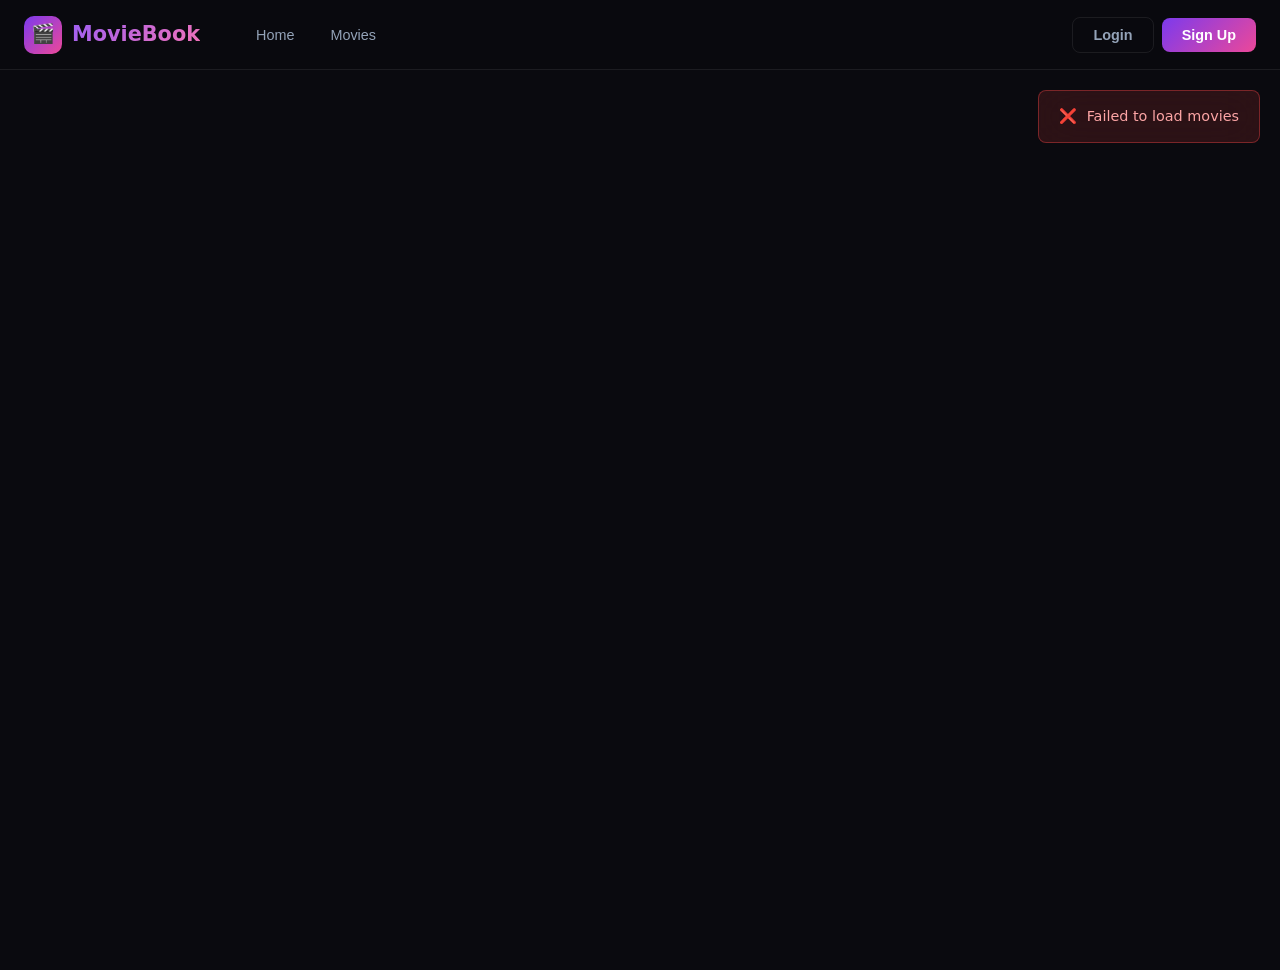
==== frontend/index.html @ 8b2f5788 "Initial commit" ====
<!DOCTYPE html>
<html lang="en">
<head>
  <meta charset="UTF-8">
  <meta name="viewport" content="width=device-width, initial-scale=1.0">
  <title>MovieBook — Cinema Ticket Booking</title>
  <meta name="description" content="Book movie tickets online at the best cinemas near you.">
  <link rel="icon" href="data:image/svg+xml,<svg xmlns='http://www.w3.org/2000/svg' viewBox='0 0 100 100'><text y='.9em' font-size='90'>🎬</text></svg>">
  <link rel="stylesheet" href="css/styles.css">
</head>
<body>

<!-- Loading overlay -->
<div id="loading-overlay">
  <div style="text-align:center">
    <div class="loader-ring" style="margin:0 auto 16px"></div>
    <div style="font-size:1.1rem;font-weight:700;background:linear-gradient(135deg,#9d5ff5,#f472b6);-webkit-background-clip:text;-webkit-text-fill-color:transparent;background-clip:text">MovieBook</div>
  </div>
</div>

<!-- Toast container -->
<div id="toast-container"></div>

<!-- Navbar -->
<header id="navbar"></header>

<!-- Main SPA container -->
<main id="app"></main>

<!-- Scripts -->
<script src="js/config.js"></script>
<script src="js/app.js"></script>

</body>
</html>
---- frontend/css/styles.css ----
/* ═══════════════════════════════════════════════════════════════
   styles.css — MovieBook Customer Frontend
   Theme: Dark cinema aesthetic with glassmorphism
   Colors: bg=#0a0a0f | primary=#7c3aed | secondary=#ec4899
   ═══════════════════════════════════════════════════════════════ */

/* ── Reset & Base ─────────────────────────────────────────────── */
*, *::before, *::after { box-sizing: border-box; margin: 0; padding: 0; }

:root {
  --bg: #0a0a0f;
  --bg-2: #12121a;
  --bg-3: #1a1a28;
  --primary: #7c3aed;
  --primary-light: #9d5ff5;
  --primary-dark: #5b21b6;
  --secondary: #ec4899;
  --secondary-light: #f472b6;
  --text: #e2e8f0;
  --text-muted: #94a3b8;
  --text-dim: #64748b;
  --glass: rgba(255,255,255,0.04);
  --glass-border: rgba(255,255,255,0.08);
  --glass-hover: rgba(255,255,255,0.08);
  --success: #10b981;
  --warning: #f59e0b;
  --error: #ef4444;
  --gold: #fbbf24;
  --radius: 16px;
  --radius-sm: 8px;
  --radius-lg: 24px;
  --shadow: 0 8px 32px rgba(0,0,0,0.4);
  --shadow-glow: 0 0 30px rgba(124,58,237,0.3);
  --transition: 0.3s cubic-bezier(0.4, 0, 0.2, 1);
}

html { scroll-behavior: smooth; }

body {
  background: var(--bg);
  color: var(--text);
  font-family: 'Segoe UI', system-ui, -apple-system, sans-serif;
  line-height: 1.6;
  min-height: 100vh;
  overflow-x: hidden;
}

/* Scrollbar */
::-webkit-scrollbar { width: 6px; }
::-webkit-scrollbar-track { background: var(--bg-2); }
::-webkit-scrollbar-thumb { background: var(--primary); border-radius: 3px; }

/* ── Loading Overlay ──────────────────────────────────────────── */
#loading-overlay {
  position: fixed;
  inset: 0;
  background: var(--bg);
  display: flex;
  align-items: center;
  justify-content: center;
  z-index: 9999;
  transition: opacity 0.5s, visibility 0.5s;
}
#loading-overlay.hidden { opacity: 0; visibility: hidden; pointer-events: none; }

.loader-ring {
  width: 60px; height: 60px;
  border: 3px solid var(--glass-border);
  border-top-color: var(--primary);
  border-right-color: var(--secondary);
  border-radius: 50%;
  animation: spin 0.8s linear infinite;
}
@keyframes spin { to { transform: rotate(360deg); } }

/* ── Toast Notifications ──────────────────────────────────────── */
#toast-container {
  position: fixed;
  top: 90px; right: 20px;
  z-index: 10000;
  display: flex;
  flex-direction: column;
  gap: 10px;
  pointer-events: none;
}

.toast {
  padding: 14px 20px;
  border-radius: var(--radius-sm);
  backdrop-filter: blur(20px);
  border: 1px solid var(--glass-border);
  font-size: 0.9rem;
  font-weight: 500;
  max-width: 340px;
  pointer-events: all;
  animation: slideIn 0.3s ease forwards;
  display: flex;
  align-items: center;
  gap: 10px;
}
.toast.success { background: rgba(16,185,129,0.15); border-color: rgba(16,185,129,0.4); color: #6ee7b7; }
.toast.error   { background: rgba(239,68,68,0.15);  border-color: rgba(239,68,68,0.4);  color: #fca5a5; }
.toast.info    { background: rgba(124,58,237,0.15); border-color: rgba(124,58,237,0.4); color: #c4b5fd; }
.toast.warning { background: rgba(245,158,11,0.15); border-color: rgba(245,158,11,0.4); color: #fde68a; }
.toast.fadeOut { animation: fadeOut 0.3s ease forwards; }

@keyframes slideIn  { from { transform: translateX(120%); opacity: 0; } to { transform: translateX(0); opacity: 1; } }
@keyframes fadeOut  { to   { transform: translateX(120%); opacity: 0; } }

/* ── Navbar ───────────────────────────────────────────────────── */
#navbar {
  position: fixed;
  top: 0; left: 0; right: 0;
  z-index: 1000;
  height: 70px;
  background: rgba(10,10,15,0.85);
  backdrop-filter: blur(20px);
  border-bottom: 1px solid var(--glass-border);
  display: flex;
  align-items: center;
  padding: 0 24px;
  gap: 20px;
}

.nav-brand {
  display: flex;
  align-items: center;
  gap: 10px;
  text-decoration: none;
  cursor: pointer;
}
.nav-brand-icon {
  width: 38px; height: 38px;
  background: linear-gradient(135deg, var(--primary), var(--secondary));
  border-radius: 10px;
  display: flex;
  align-items: center;
  justify-content: center;
  font-size: 1.2rem;
}
.nav-brand-text {
  font-size: 1.3rem;
  font-weight: 700;
  background: linear-gradient(135deg, var(--primary-light), var(--secondary-light));
  -webkit-background-clip: text;
  -webkit-text-fill-color: transparent;
  background-clip: text;
}

.nav-links {
  display: flex;
  align-items: center;
  gap: 4px;
  margin-left: 20px;
}
.nav-link {
  padding: 8px 16px;
  border-radius: var(--radius-sm);
  color: var(--text-muted);
  text-decoration: none;
  font-size: 0.9rem;
  font-weight: 500;
  cursor: pointer;
  transition: var(--transition);
  border: none;
  background: none;
}
.nav-link:hover, .nav-link.active {
  color: var(--text);
  background: var(--glass);
}

.nav-spacer { flex: 1; }

.nav-actions { display: flex; align-items: center; gap: 8px; }

.nav-btn {
  padding: 9px 20px;
  border-radius: var(--radius-sm);
  font-size: 0.9rem;
  font-weight: 600;
  cursor: pointer;
  transition: var(--transition);
  border: none;
  text-decoration: none;
}
.nav-btn-outline {
  background: transparent;
  border: 1px solid var(--glass-border);
  color: var(--text-muted);
}
.nav-btn-outline:hover { border-color: var(--primary); color: var(--primary-light); }
.nav-btn-primary {
  background: linear-gradient(135deg, var(--primary), var(--secondary));
  color: white;
}
.nav-btn-primary:hover { opacity: 0.9; transform: translateY(-1px); }

.nav-user {
  display: flex;
  align-items: center;
  gap: 10px;
  padding: 6px 12px;
  border-radius: var(--radius-sm);
  background: var(--glass);
  border: 1px solid var(--glass-border);
}
.nav-avatar {
  width: 32px; height: 32px;
  border-radius: 50%;
  background: linear-gradient(135deg, var(--primary), var(--secondary));
  display: flex;
  align-items: center;
  justify-content: center;
  font-weight: 700;
  font-size: 0.85rem;
  color: white;
}
.nav-user-name { font-size: 0.9rem; font-weight: 500; }

.nav-hamburger {
  display: none;
  flex-direction: column;
  gap: 5px;
  cursor: pointer;
  padding: 5px;
  background: none;
  border: none;
}
.nav-hamburger span {
  display: block;
  width: 22px; height: 2px;
  background: var(--text);
  border-radius: 2px;
  transition: var(--transition);
}

/* ── Page Container ───────────────────────────────────────────── */
#app {
  margin-top: 70px;
  min-height: calc(100vh - 70px);
}

/* ── Hero Section ─────────────────────────────────────────────── */
.hero {
  position: relative;
  height: 85vh;
  min-height: 500px;
  display: flex;
  align-items: flex-end;
  overflow: hidden;
}
.hero-bg {
  position: absolute;
  inset: 0;
  background-size: cover;
  background-position: center;
  filter: brightness(0.35);
  transition: background-image 1s ease;
}
.hero-gradient {
  position: absolute;
  inset: 0;
  background: linear-gradient(
    to top,
    var(--bg) 0%,
    rgba(10,10,15,0.6) 40%,
    transparent 100%
  );
}
.hero-content {
  position: relative;
  z-index: 1;
  padding: 60px 60px 60px;
  max-width: 700px;
}
.hero-badge {
  display: inline-flex;
  align-items: center;
  gap: 6px;
  padding: 6px 14px;
  border-radius: 20px;
  background: rgba(124,58,237,0.25);
  border: 1px solid rgba(124,58,237,0.4);
  color: var(--primary-light);
  font-size: 0.8rem;
  font-weight: 600;
  letter-spacing: 0.05em;
  text-transform: uppercase;
  margin-bottom: 16px;
}
.hero-title {
  font-size: clamp(2rem, 5vw, 3.5rem);
  font-weight: 800;
  line-height: 1.1;
  margin-bottom: 12px;
  text-shadow: 0 2px 20px rgba(0,0,0,0.5);
}
.hero-meta {
  display: flex;
  align-items: center;
  gap: 16px;
  margin-bottom: 16px;
  flex-wrap: wrap;
}
.hero-meta-item {
  display: flex;
  align-items: center;
  gap: 5px;
  font-size: 0.9rem;
  color: var(--text-muted);
}
.hero-rating { color: var(--gold); font-weight: 700; }
.hero-description {
  font-size: 1rem;
  color: var(--text-muted);
  line-height: 1.7;
  margin-bottom: 28px;
  display: -webkit-box;
  -webkit-line-clamp: 3;
  -webkit-box-orient: vertical;
  overflow: hidden;
}
.hero-actions { display: flex; gap: 14px; flex-wrap: wrap; }

/* ── Buttons ──────────────────────────────────────────────────── */
.btn {
  display: inline-flex;
  align-items: center;
  gap: 8px;
  padding: 13px 28px;
  border-radius: var(--radius-sm);
  font-size: 0.95rem;
  font-weight: 600;
  cursor: pointer;
  transition: var(--transition);
  border: none;
  text-decoration: none;
  white-space: nowrap;
}
.btn-primary {
  background: linear-gradient(135deg, var(--primary), var(--secondary));
  color: white;
  box-shadow: 0 4px 20px rgba(124,58,237,0.4);
}
.btn-primary:hover { opacity: 0.92; transform: translateY(-2px); box-shadow: 0 6px 30px rgba(124,58,237,0.5); }
.btn-outline {
  background: rgba(255,255,255,0.07);
  border: 1px solid var(--glass-border);
  color: var(--text);
  backdrop-filter: blur(10px);
}
.btn-outline:hover { background: rgba(255,255,255,0.12); border-color: rgba(255,255,255,0.2); }
.btn-ghost { background: transparent; color: var(--text-muted); }
.btn-ghost:hover { color: var(--text); background: var(--glass); }
.btn-danger { background: rgba(239,68,68,0.15); border: 1px solid rgba(239,68,68,0.3); color: #fca5a5; }
.btn-danger:hover { background: rgba(239,68,68,0.25); }
.btn-sm { padding: 8px 16px; font-size: 0.85rem; }
.btn-lg { padding: 16px 36px; font-size: 1.05rem; }
.btn:disabled { opacity: 0.5; cursor: not-allowed; transform: none !important; }

/* ── Section ──────────────────────────────────────────────────── */
.section { padding: 60px 40px; }
.section-header {
  display: flex;
  align-items: center;
  justify-content: space-between;
  margin-bottom: 28px;
}
.section-title {
  font-size: 1.5rem;
  font-weight: 700;
  display: flex;
  align-items: center;
  gap: 10px;
}
.section-title::before {
  content: '';
  display: inline-block;
  width: 4px;
  height: 24px;
  background: linear-gradient(to bottom, var(--primary), var(--secondary));
  border-radius: 2px;
}

/* ── Search & Filters ─────────────────────────────────────────── */
.search-filters {
  padding: 32px 40px 0;
  display: flex;
  gap: 16px;
  flex-wrap: wrap;
  align-items: center;
}

.search-box {
  flex: 1;
  min-width: 220px;
  position: relative;
}
.search-box input {
  width: 100%;
  padding: 13px 20px 13px 46px;
  background: var(--glass);
  border: 1px solid var(--glass-border);
  border-radius: var(--radius-sm);
  color: var(--text);
  font-size: 0.95rem;
  outline: none;
  transition: var(--transition);
}
.search-box input:focus { border-color: var(--primary); background: var(--glass-hover); }
.search-box input::placeholder { color: var(--text-dim); }
.search-icon {
  position: absolute;
  left: 16px;
  top: 50%;
  transform: translateY(-50%);
  color: var(--text-dim);
  font-size: 1rem;
}

.genre-filters {
  display: flex;
  gap: 8px;
  flex-wrap: wrap;
}
.genre-btn {
  padding: 9px 18px;
  border-radius: 20px;
  border: 1px solid var(--glass-border);
  background: var(--glass);
  color: var(--text-muted);
  font-size: 0.85rem;
  font-weight: 500;
  cursor: pointer;
  transition: var(--transition);
}
.genre-btn:hover, .genre-btn.active {
  background: rgba(124,58,237,0.2);
  border-color: var(--primary);
  color: var(--primary-light);
}

/* ── Movie Cards ──────────────────────────────────────────────── */
.movies-grid {
  display: grid;
  grid-template-columns: repeat(auto-fill, minmax(200px, 1fr));
  gap: 20px;
}

.movie-card {
  background: var(--bg-2);
  border-radius: var(--radius);
  overflow: hidden;
  border: 1px solid var(--glass-border);
  transition: var(--transition);
  cursor: pointer;
  position: relative;
}
.movie-card:hover {
  transform: translateY(-6px);
  border-color: rgba(124,58,237,0.4);
  box-shadow: 0 20px 40px rgba(0,0,0,0.4), 0 0 0 1px rgba(124,58,237,0.2);
}
.movie-card:hover .card-overlay { opacity: 1; }

.movie-poster {
  width: 100%;
  aspect-ratio: 2/3;
  object-fit: cover;
  display: block;
  background: var(--bg-3);
}
.movie-poster-placeholder {
  width: 100%;
  aspect-ratio: 2/3;
  background: linear-gradient(135deg, var(--bg-3), var(--bg-2));
  display: flex;
  align-items: center;
  justify-content: center;
  font-size: 3rem;
  color: var(--text-dim);
}

.card-overlay {
  position: absolute;
  inset: 0;
  background: linear-gradient(to top, rgba(0,0,0,0.9) 0%, transparent 50%);
  opacity: 0;
  transition: var(--transition);
  display: flex;
  align-items: flex-end;
  padding: 16px;
}
.card-overlay-btn {
  width: 100%;
  padding: 10px;
  background: linear-gradient(135deg, var(--primary), var(--secondary));
  color: white;
  border: none;
  border-radius: var(--radius-sm);
  font-weight: 600;
  font-size: 0.9rem;
  cursor: pointer;
  transition: var(--transition);
}
.card-overlay-btn:hover { opacity: 0.9; }

.movie-card-info {
  padding: 14px 16px;
}
.movie-card-title {
  font-size: 0.95rem;
  font-weight: 700;
  margin-bottom: 6px;
  white-space: nowrap;
  overflow: hidden;
  text-overflow: ellipsis;
}
.movie-card-meta {
  display: flex;
  align-items: center;
  justify-content: space-between;
  font-size: 0.8rem;
  color: var(--text-muted);
}
.movie-card-rating {
  display: flex;
  align-items: center;
  gap: 4px;
  color: var(--gold);
  font-weight: 600;
}
.movie-card-badge {
  display: inline-block;
  padding: 2px 8px;
  border-radius: 4px;
  font-size: 0.72rem;
  font-weight: 600;
  background: rgba(124,58,237,0.2);
  color: var(--primary-light);
  border: 1px solid rgba(124,58,237,0.3);
  margin-top: 6px;
}

/* ── Movie Details Page ───────────────────────────────────────── */
.movie-banner {
  height: 50vh;
  min-height: 300px;
  position: relative;
  overflow: hidden;
}
.movie-banner-img {
  width: 100%;
  height: 100%;
  object-fit: cover;
  filter: brightness(0.3);
}
.movie-banner-gradient {
  position: absolute;
  inset: 0;
  background: linear-gradient(to top, var(--bg) 0%, rgba(10,10,15,0.4) 60%, transparent 100%);
}

.movie-details-layout {
  display: grid;
  grid-template-columns: 250px 1fr;
  gap: 40px;
  padding: 0 40px 60px;
  margin-top: -120px;
  position: relative;
  z-index: 2;
}

.movie-poster-large {
  width: 250px;
  border-radius: var(--radius);
  box-shadow: var(--shadow);
  border: 2px solid var(--glass-border);
  object-fit: cover;
  aspect-ratio: 2/3;
}
.movie-poster-placeholder-lg {
  width: 250px;
  aspect-ratio: 2/3;
  border-radius: var(--radius);
  background: var(--bg-3);
  display: flex;
  align-items: center;
  justify-content: center;
  font-size: 4rem;
  border: 2px solid var(--glass-border);
}

.movie-info h1 { font-size: 2.2rem; font-weight: 800; margin-bottom: 12px; margin-top: 120px; }

.movie-tags {
  display: flex;
  flex-wrap: wrap;
  gap: 8px;
  margin-bottom: 20px;
}
.movie-tag {
  padding: 5px 14px;
  border-radius: 20px;
  font-size: 0.82rem;
  font-weight: 600;
  background: var(--glass);
  border: 1px solid var(--glass-border);
  color: var(--text-muted);
}
.movie-tag.primary { background: rgba(124,58,237,0.2); border-color: rgba(124,58,237,0.4); color: var(--primary-light); }
.movie-tag.secondary { background: rgba(236,72,153,0.2); border-color: rgba(236,72,153,0.4); color: var(--secondary-light); }
.movie-tag.gold { background: rgba(251,191,36,0.15); border-color: rgba(251,191,36,0.4); color: var(--gold); }

.movie-description { color: var(--text-muted); line-height: 1.8; margin-bottom: 24px; font-size: 0.95rem; }

.movie-meta-grid {
  display: grid;
  grid-template-columns: repeat(auto-fill, minmax(160px, 1fr));
  gap: 14px;
  margin-bottom: 28px;
}
.meta-item { display: flex; flex-direction: column; gap: 2px; }
.meta-label { font-size: 0.75rem; color: var(--text-dim); text-transform: uppercase; letter-spacing: 0.08em; }
.meta-value { font-size: 0.95rem; font-weight: 600; }

/* ── Showtimes ────────────────────────────────────────────────── */
.showtimes-section { padding: 0 40px 60px; }
.showtime-theatre {
  background: var(--bg-2);
  border: 1px solid var(--glass-border);
  border-radius: var(--radius);
  padding: 24px;
  margin-bottom: 16px;
}
.theatre-name { font-size: 1.1rem; font-weight: 700; margin-bottom: 6px; }
.theatre-location { font-size: 0.85rem; color: var(--text-muted); margin-bottom: 16px; }
.showtime-slots { display: flex; flex-wrap: wrap; gap: 10px; }
.showtime-slot {
  padding: 10px 20px;
  background: var(--glass);
  border: 1px solid var(--glass-border);
  border-radius: var(--radius-sm);
  cursor: pointer;
  transition: var(--transition);
  text-align: center;
}
.showtime-slot:hover {
  background: rgba(124,58,237,0.2);
  border-color: var(--primary);
  color: var(--primary-light);
}
.slot-time { font-size: 0.95rem; font-weight: 700; display: block; }
.slot-type { font-size: 0.75rem; color: var(--text-muted); }
.slot-price { font-size: 0.8rem; color: var(--secondary-light); font-weight: 600; }

/* ── Seat Booking Page ────────────────────────────────────────── */
.booking-layout {
  display: grid;
  grid-template-columns: 1fr 320px;
  gap: 30px;
  padding: 30px 40px 60px;
  max-width: 1300px;
  margin: 0 auto;
}

.seat-container {
  background: var(--bg-2);
  border: 1px solid var(--glass-border);
  border-radius: var(--radius);
  padding: 30px;
}

.screen-label {
  text-align: center;
  margin-bottom: 40px;
}
.screen-visual {
  width: 70%;
  height: 8px;
  background: linear-gradient(90deg, transparent, var(--primary), var(--secondary), var(--primary), transparent);
  border-radius: 4px;
  margin: 0 auto 8px;
  box-shadow: 0 0 20px rgba(124,58,237,0.5);
}
.screen-text { font-size: 0.8rem; color: var(--text-dim); letter-spacing: 0.15em; text-transform: uppercase; }

.seat-legend {
  display: flex;
  justify-content: center;
  gap: 24px;
  margin-bottom: 30px;
  flex-wrap: wrap;
}
.legend-item { display: flex; align-items: center; gap: 8px; font-size: 0.85rem; color: var(--text-muted); }
.legend-seat {
  width: 20px; height: 20px;
  border-radius: 4px;
  display: inline-block;
}
.legend-available { background: var(--bg-3); border: 1px solid var(--glass-border); }
.legend-selected  { background: rgba(16,185,129,0.7); }
.legend-booked    { background: rgba(239,68,68,0.6); }

.seat-grid { overflow-x: auto; }
.seat-row {
  display: flex;
  align-items: center;
  gap: 6px;
  margin-bottom: 8px;
  justify-content: center;
}
.row-label {
  width: 22px;
  font-size: 0.8rem;
  color: var(--text-dim);
  font-weight: 600;
  text-align: center;
  flex-shrink: 0;
}
.seat {
  width: 34px;
  height: 30px;
  border-radius: 5px 5px 3px 3px;
  border: 1px solid rgba(255,255,255,0.1);
  background: var(--bg-3);
  cursor: pointer;
  transition: all 0.15s ease;
  font-size: 0.65rem;
  color: transparent;
  display: flex;
  align-items: center;
  justify-content: center;
  font-weight: 600;
  flex-shrink: 0;
  position: relative;
}
.seat::after {
  content: '';
  position: absolute;
  bottom: 0; left: 10%; right: 10%;
  height: 4px;
  background: rgba(255,255,255,0.08);
  border-radius: 2px;
}
.seat:hover:not(.booked) {
  transform: scale(1.12);
  border-color: var(--primary-light);
  background: rgba(124,58,237,0.3);
  z-index: 1;
}
.seat.selected {
  background: rgba(16,185,129,0.7);
  border-color: #10b981;
  color: white;
  transform: scale(1.05);
}
.seat.booked {
  background: rgba(239,68,68,0.4);
  border-color: rgba(239,68,68,0.5);
  cursor: not-allowed;
  opacity: 0.7;
}

/* ── Booking Summary ──────────────────────────────────────────── */
.booking-summary {
  background: var(--bg-2);
  border: 1px solid var(--glass-border);
  border-radius: var(--radius);
  padding: 24px;
  position: sticky;
  top: 90px;
  height: fit-content;
}
.summary-title { font-size: 1.1rem; font-weight: 700; margin-bottom: 20px; }
.summary-movie-poster {
  width: 100%;
  aspect-ratio: 16/9;
  object-fit: cover;
  border-radius: var(--radius-sm);
  margin-bottom: 16px;
}
.summary-item {
  display: flex;
  justify-content: space-between;
  align-items: flex-start;
  padding: 10px 0;
  border-bottom: 1px solid var(--glass-border);
  font-size: 0.9rem;
}
.summary-item:last-of-type { border-bottom: none; }
.summary-label { color: var(--text-muted); }
.summary-value { font-weight: 600; text-align: right; max-width: 60%; }
.summary-total {
  font-size: 1.2rem;
  font-weight: 800;
  color: var(--primary-light);
  padding-top: 16px;
  margin-top: 8px;
  border-top: 2px solid var(--primary);
}
.summary-seats {
  display: flex;
  flex-wrap: wrap;
  gap: 6px;
  margin-top: 6px;
}
.seat-tag {
  padding: 3px 10px;
  background: rgba(124,58,237,0.2);
  border: 1px solid rgba(124,58,237,0.4);
  border-radius: 4px;
  font-size: 0.8rem;
  font-weight: 600;
  color: var(--primary-light);
}

/* ── Booking Ticket / Receipt ─────────────────────────────────── */
.ticket-wrapper {
  max-width: 500px;
  margin: 40px auto;
  padding: 0 20px;
}

.ticket {
  background: var(--bg-2);
  border: 1px solid var(--glass-border);
  border-radius: var(--radius-lg);
  overflow: hidden;
  box-shadow: var(--shadow), var(--shadow-glow);
  position: relative;
}
.ticket::before {
  content: '';
  position: absolute;
  top: 0; left: 0; right: 0;
  height: 4px;
  background: linear-gradient(90deg, var(--primary), var(--secondary), var(--primary));
}

.ticket-header {
  padding: 28px 28px 20px;
  background: linear-gradient(135deg, rgba(124,58,237,0.1), rgba(236,72,153,0.05));
  border-bottom: 1px dashed var(--glass-border);
  text-align: center;
}
.ticket-brand {
  font-size: 0.75rem;
  letter-spacing: 0.2em;
  text-transform: uppercase;
  color: var(--primary-light);
  margin-bottom: 6px;
}
.ticket-movie-title { font-size: 1.5rem; font-weight: 800; margin-bottom: 4px; }
.ticket-movie-genre { font-size: 0.85rem; color: var(--text-muted); }

.ticket-body { padding: 24px 28px; }
.ticket-row {
  display: flex;
  justify-content: space-between;
  padding: 10px 0;
  border-bottom: 1px solid rgba(255,255,255,0.04);
  font-size: 0.9rem;
}
.ticket-row:last-child { border-bottom: none; }
.ticket-label { color: var(--text-dim); font-size: 0.8rem; text-transform: uppercase; letter-spacing: 0.06em; }
.ticket-value { font-weight: 600; }

.ticket-seats-section { padding: 20px 28px; background: rgba(124,58,237,0.05); }
.ticket-seats-label { font-size: 0.75rem; color: var(--text-dim); text-transform: uppercase; letter-spacing: 0.08em; margin-bottom: 10px; }
.ticket-seats { display: flex; flex-wrap: wrap; gap: 8px; }
.ticket-seat-chip {
  padding: 5px 14px;
  background: rgba(124,58,237,0.2);
  border: 1px solid rgba(124,58,237,0.4);
  border-radius: 6px;
  font-weight: 700;
  font-size: 0.9rem;
  color: var(--primary-light);
}

.ticket-footer {
  padding: 20px 28px;
  border-top: 1px dashed var(--glass-border);
  display: flex;
  justify-content: space-between;
  align-items: center;
}
.ticket-ref {
  display: flex;
  flex-direction: column;
  gap: 4px;
}
.ticket-ref-label { font-size: 0.72rem; color: var(--text-dim); text-transform: uppercase; letter-spacing: 0.1em; }
.ticket-ref-value { font-size: 1.1rem; font-weight: 800; color: var(--primary-light); letter-spacing: 0.05em; }

.ticket-barcode {
  display: flex;
  flex-direction: column;
  gap: 2px;
  align-items: flex-end;
}
.barcode-lines {
  display: flex;
  gap: 2px;
  height: 50px;
  align-items: stretch;
}
.barcode-line {
  background: var(--text-dim);
  border-radius: 1px;
  opacity: 0.7;
}

.ticket-total-row {
  display: flex;
  justify-content: space-between;
  align-items: center;
  padding: 16px 28px;
  background: linear-gradient(135deg, rgba(124,58,237,0.15), rgba(236,72,153,0.08));
}
.ticket-total-label { font-size: 0.85rem; color: var(--text-muted); }
.ticket-total-value { font-size: 1.4rem; font-weight: 800; color: var(--primary-light); }

/* ── Profile / Auth Pages ─────────────────────────────────────── */
.auth-page {
  display: flex;
  justify-content: center;
  align-items: center;
  min-height: calc(100vh - 70px);
  padding: 40px 20px;
}
.auth-card {
  width: 100%;
  max-width: 440px;
  background: var(--bg-2);
  border: 1px solid var(--glass-border);
  border-radius: var(--radius-lg);
  padding: 40px;
  box-shadow: var(--shadow);
}
.auth-title { font-size: 1.6rem; font-weight: 800; margin-bottom: 6px; }
.auth-subtitle { font-size: 0.9rem; color: var(--text-muted); margin-bottom: 28px; }

.form-group { margin-bottom: 18px; }
.form-label { display: block; font-size: 0.85rem; font-weight: 600; color: var(--text-muted); margin-bottom: 7px; }
.form-input {
  width: 100%;
  padding: 13px 16px;
  background: var(--glass);
  border: 1px solid var(--glass-border);
  border-radius: var(--radius-sm);
  color: var(--text);
  font-size: 0.95rem;
  outline: none;
  transition: var(--transition);
}
.form-input:focus { border-color: var(--primary); background: rgba(124,58,237,0.05); }
.form-input::placeholder { color: var(--text-dim); }
.form-input.error { border-color: var(--error); }
.form-error { font-size: 0.8rem; color: var(--error); margin-top: 4px; }

.auth-switch {
  margin-top: 20px;
  text-align: center;
  font-size: 0.9rem;
  color: var(--text-muted);
}
.auth-switch a { color: var(--primary-light); text-decoration: none; font-weight: 600; cursor: pointer; }
.auth-switch a:hover { text-decoration: underline; }

/* ── Profile Page ─────────────────────────────────────────────── */
.profile-layout {
  max-width: 900px;
  margin: 0 auto;
  padding: 40px;
}
.profile-header {
  display: flex;
  align-items: center;
  gap: 24px;
  padding: 30px;
  background: var(--bg-2);
  border: 1px solid var(--glass-border);
  border-radius: var(--radius);
  margin-bottom: 28px;
}
.profile-avatar {
  width: 72px;
  height: 72px;
  border-radius: 50%;
  background: linear-gradient(135deg, var(--primary), var(--secondary));
  display: flex;
  align-items: center;
  justify-content: center;
  font-size: 1.8rem;
  font-weight: 700;
  color: white;
  flex-shrink: 0;
}
.profile-name { font-size: 1.4rem; font-weight: 700; }
.profile-email { color: var(--text-muted); font-size: 0.9rem; margin-top: 4px; }
.profile-badge {
  display: inline-flex;
  align-items: center;
  gap: 5px;
  padding: 4px 12px;
  border-radius: 20px;
  font-size: 0.75rem;
  font-weight: 600;
  margin-top: 6px;
}
.badge-admin { background: rgba(124,58,237,0.2); border: 1px solid rgba(124,58,237,0.4); color: var(--primary-light); }
.badge-active { background: rgba(16,185,129,0.15); border: 1px solid rgba(16,185,129,0.4); color: #6ee7b7; }
.badge-blocked { background: rgba(239,68,68,0.15); border: 1px solid rgba(239,68,68,0.4); color: #fca5a5; }

/* ── Booking Cards ────────────────────────────────────────────── */
.bookings-tabs {
  display: flex;
  gap: 4px;
  margin-bottom: 24px;
  background: var(--bg-2);
  border: 1px solid var(--glass-border);
  border-radius: var(--radius-sm);
  padding: 4px;
  width: fit-content;
}
.tab-btn {
  padding: 9px 20px;
  border-radius: 6px;
  font-size: 0.88rem;
  font-weight: 600;
  cursor: pointer;
  transition: var(--transition);
  border: none;
  background: transparent;
  color: var(--text-muted);
}
.tab-btn.active { background: var(--primary); color: white; }

.booking-card {
  background: var(--bg-2);
  border: 1px solid var(--glass-border);
  border-radius: var(--radius);
  padding: 20px;
  display: flex;
  gap: 20px;
  margin-bottom: 16px;
  transition: var(--transition);
}
.booking-card:hover { border-color: rgba(124,58,237,0.3); }
.booking-card-poster {
  width: 80px;
  height: 110px;
  object-fit: cover;
  border-radius: var(--radius-sm);
  flex-shrink: 0;
}
.booking-card-poster-placeholder {
  width: 80px;
  height: 110px;
  background: var(--bg-3);
  border-radius: var(--radius-sm);
  display: flex;
  align-items: center;
  justify-content: center;
  font-size: 1.5rem;
  flex-shrink: 0;
}
.booking-card-info { flex: 1; }
.booking-card-title { font-size: 1.05rem; font-weight: 700; margin-bottom: 8px; }
.booking-card-meta { display: flex; flex-wrap: wrap; gap: 12px; margin-bottom: 10px; }
.booking-meta-item { font-size: 0.85rem; color: var(--text-muted); display: flex; align-items: center; gap: 5px; }
.booking-status {
  display: inline-flex;
  align-items: center;
  gap: 5px;
  padding: 3px 10px;
  border-radius: 12px;
  font-size: 0.78rem;
  font-weight: 600;
}
.status-confirmed { background: rgba(16,185,129,0.15); border: 1px solid rgba(16,185,129,0.4); color: #6ee7b7; }
.status-cancelled { background: rgba(239,68,68,0.15); border: 1px solid rgba(239,68,68,0.4); color: #fca5a5; }
.status-completed { background: rgba(124,58,237,0.15); border: 1px solid rgba(124,58,237,0.4); color: var(--primary-light); }

.booking-card-actions { display: flex; align-items: flex-end; flex-direction: column; justify-content: space-between; gap: 10px; }
.booking-card-total { font-size: 1.1rem; font-weight: 800; color: var(--primary-light); }
.booking-card-ref { font-size: 0.75rem; color: var(--text-dim); }

/* ── Glass Cards ──────────────────────────────────────────────── */
.glass-card {
  background: var(--glass);
  border: 1px solid var(--glass-border);
  border-radius: var(--radius);
  backdrop-filter: blur(10px);
  padding: 24px;
}

/* ── Empty State ──────────────────────────────────────────────── */
.empty-state {
  text-align: center;
  padding: 60px 20px;
  color: var(--text-muted);
}
.empty-state-icon { font-size: 3.5rem; margin-bottom: 16px; opacity: 0.5; }
.empty-state-text { font-size: 1rem; margin-bottom: 8px; }
.empty-state-sub { font-size: 0.875rem; color: var(--text-dim); }

/* ── Spinner ──────────────────────────────────────────────────── */
.spinner {
  display: inline-block;
  width: 20px; height: 20px;
  border: 2px solid rgba(255,255,255,0.2);
  border-top-color: white;
  border-radius: 50%;
  animation: spin 0.6s linear infinite;
}

/* ── Error Page ───────────────────────────────────────────────── */
.error-page {
  display: flex;
  flex-direction: column;
  align-items: center;
  justify-content: center;
  min-height: 50vh;
  text-align: center;
  padding: 40px;
}
.error-code { font-size: 6rem; font-weight: 900; opacity: 0.1; line-height: 1; }
.error-message { font-size: 1.3rem; font-weight: 600; margin-bottom: 8px; }
.error-sub { color: var(--text-muted); margin-bottom: 24px; }

/* ── Responsive ───────────────────────────────────────────────── */
@media (max-width: 900px) {
  .booking-layout { grid-template-columns: 1fr; }
  .movie-details-layout { grid-template-columns: 1fr; }
  .movie-poster-large, .movie-poster-placeholder-lg { width: 180px; margin: 0 auto; }
  .movie-info h1 { margin-top: 20px; }
}

@media (max-width: 768px) {
  .hero-content { padding: 40px 24px; }
  .hero-title { font-size: 1.8rem; }
  .section { padding: 40px 20px; }
  .search-filters { padding: 24px 20px 0; }
  .movies-grid { grid-template-columns: repeat(auto-fill, minmax(150px, 1fr)); gap: 14px; }
  .movie-details-layout { padding: 0 20px 40px; }
  .showtimes-section { padding: 0 20px 40px; }
  .booking-layout { padding: 20px 16px 40px; }
  .profile-layout { padding: 20px; }
  .nav-links { display: none; }
  .nav-hamburger { display: flex; }
  .booking-card { flex-direction: column; }
  .booking-card-actions { flex-direction: row; align-items: center; }
}

@media (max-width: 480px) {
  .hero { height: 70vh; }
  .hero-actions .btn { width: 100%; justify-content: center; }
  .hero-actions { flex-direction: column; }
  .auth-card { padding: 28px 20px; }
  .movies-grid { grid-template-columns: repeat(2, 1fr); }
}

/* ── Animations ───────────────────────────────────────────────── */
@keyframes fadeIn { from { opacity: 0; transform: translateY(10px); } to { opacity: 1; transform: translateY(0); } }
@keyframes pulse { 0%, 100% { opacity: 1; } 50% { opacity: 0.5; } }

.fade-in { animation: fadeIn 0.4s ease forwards; }

.skeleton {
  background: linear-gradient(90deg, var(--bg-3) 25%, var(--bg-2) 50%, var(--bg-3) 75%);
  background-size: 200% 100%;
  animation: shimmer 1.5s infinite;
  border-radius: var(--radius-sm);
}
@keyframes shimmer { 0% { background-position: 200% 0; } 100% { background-position: -200% 0; } }

/* ── Print Styles (for ticket printing) ──────────────────────── */
@media print {
  #navbar, #toast-container, .no-print { display: none !important; }
  body { background: white; color: black; }
  .ticket { box-shadow: none; border: 2px solid #333; }
}
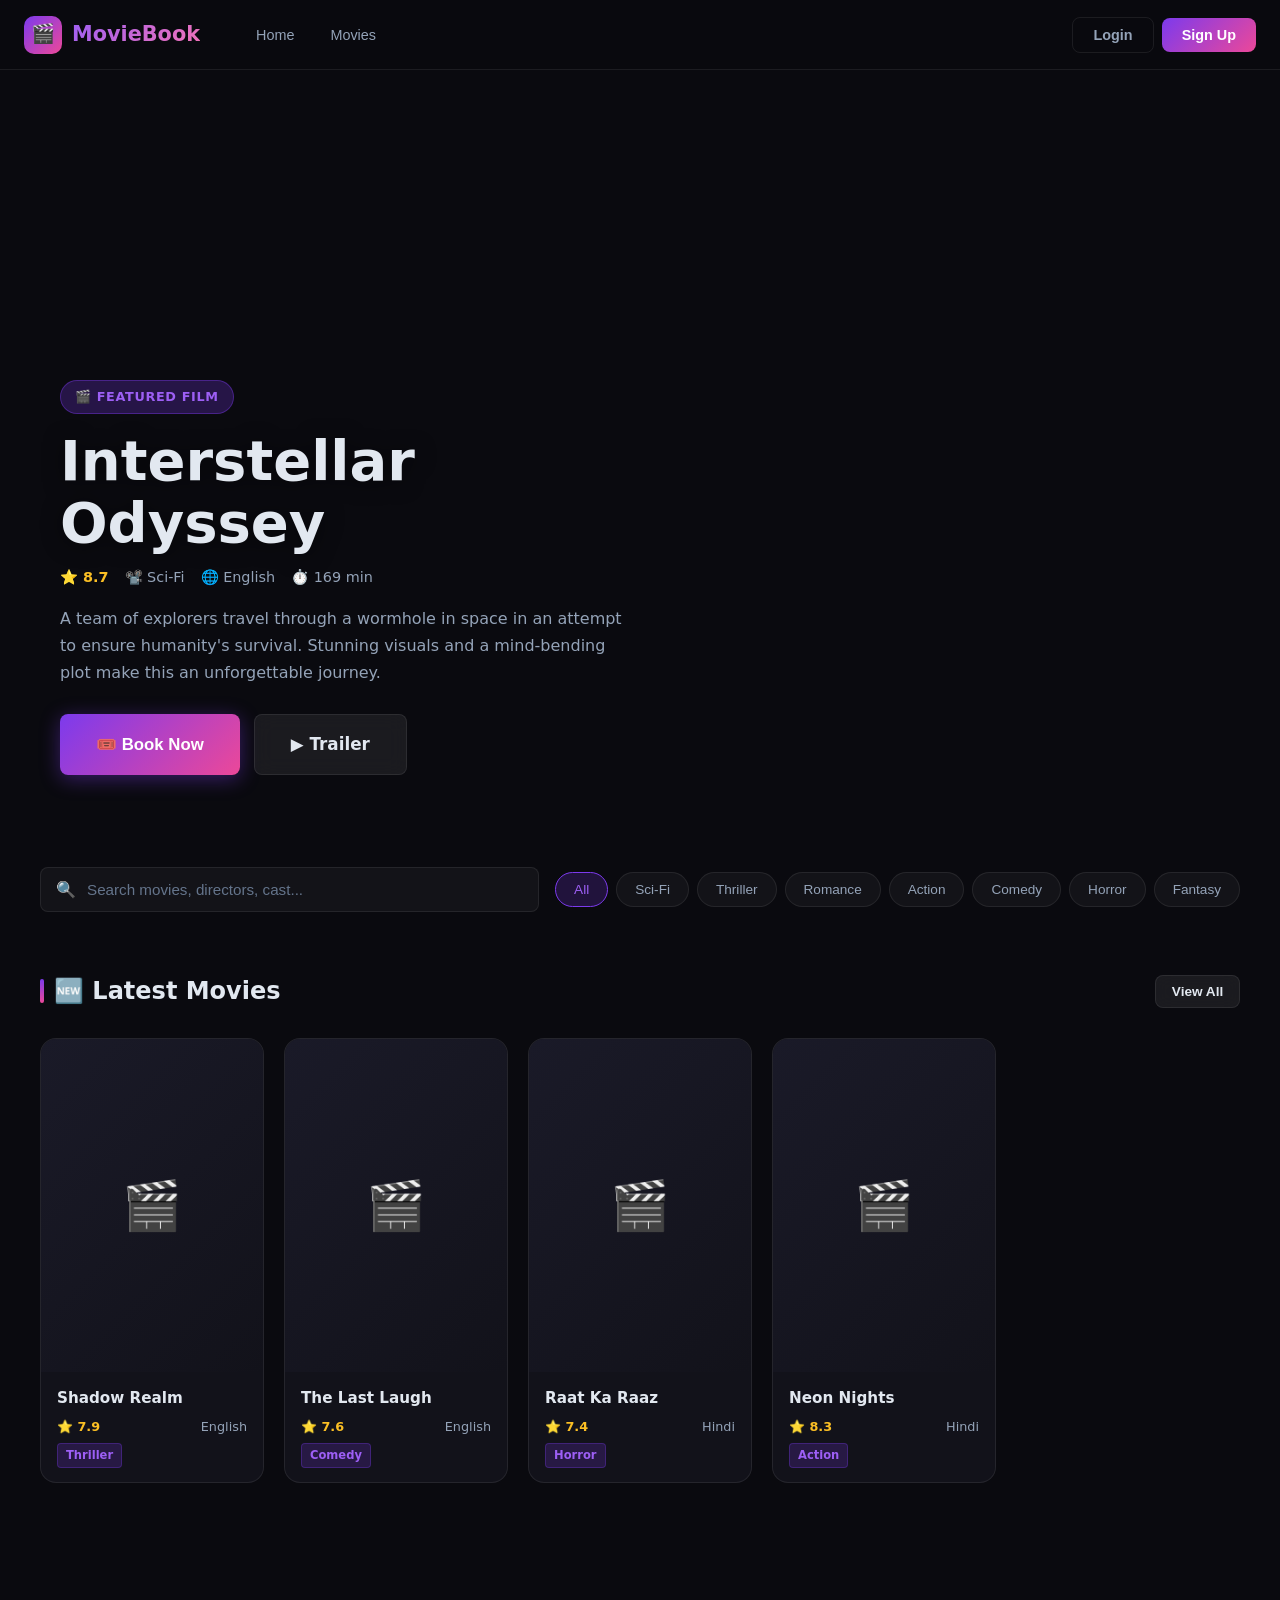
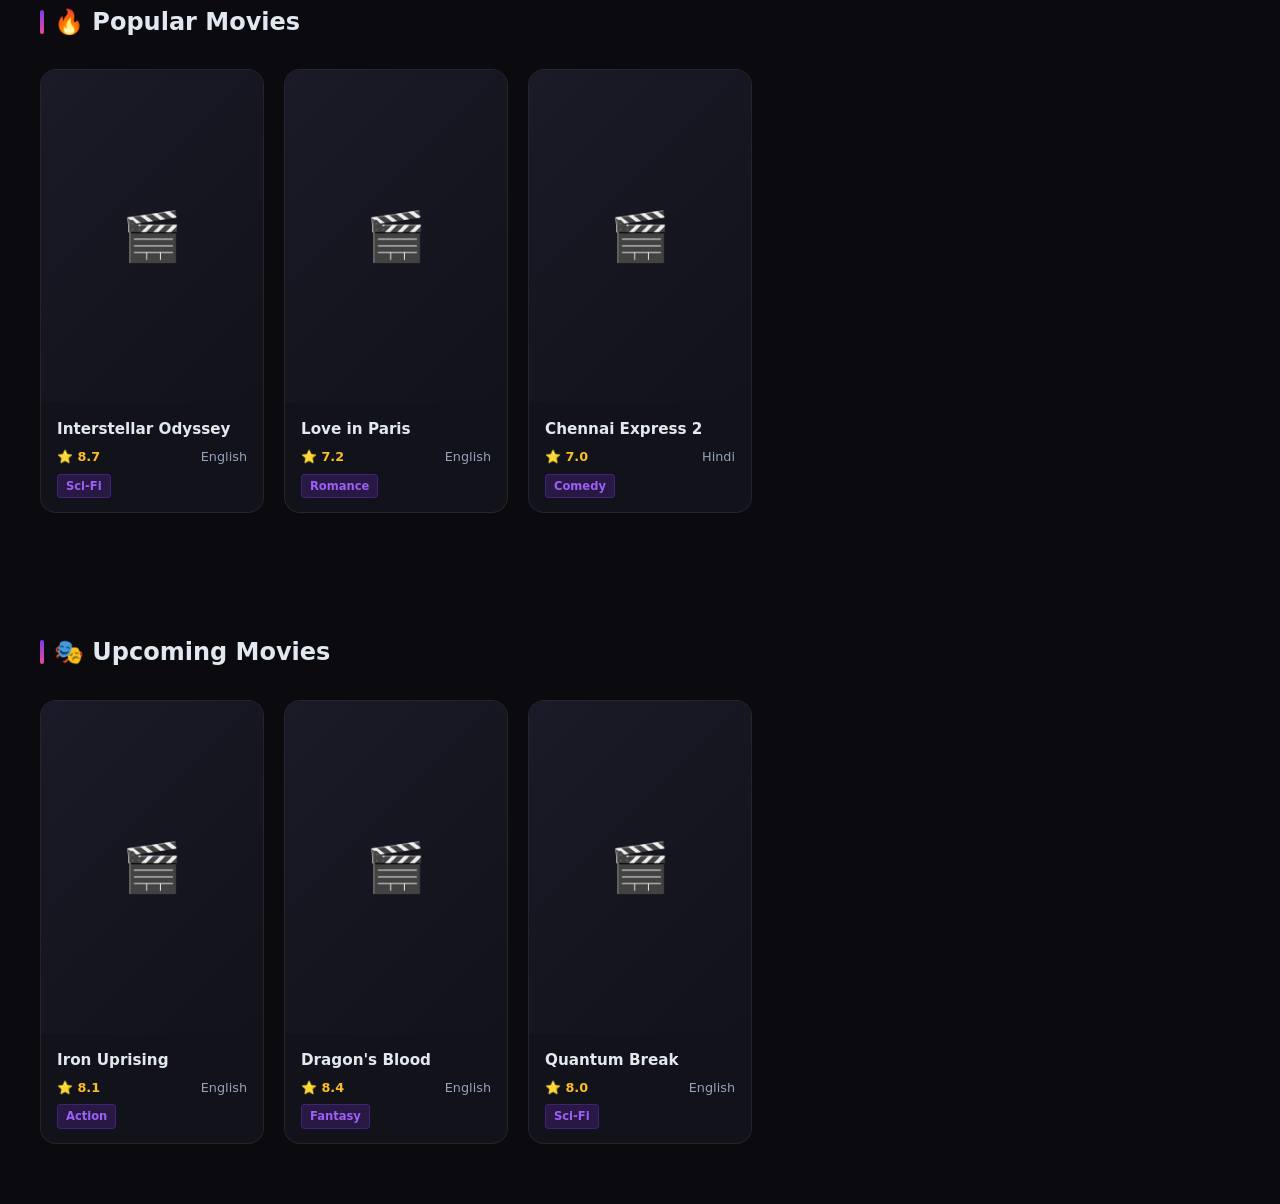
==== commit 017a4da1: "feat: add local movie fallback for Vercel deployment" ====
--- a/frontend/index.html
+++ b/frontend/index.html
@@ -29,6 +29,7 @@
 
 <!-- Scripts -->
 <script src="js/config.js"></script>
+<script src="js/movies-data.js"></script>
 <script src="js/app.js"></script>
 
 </body>
